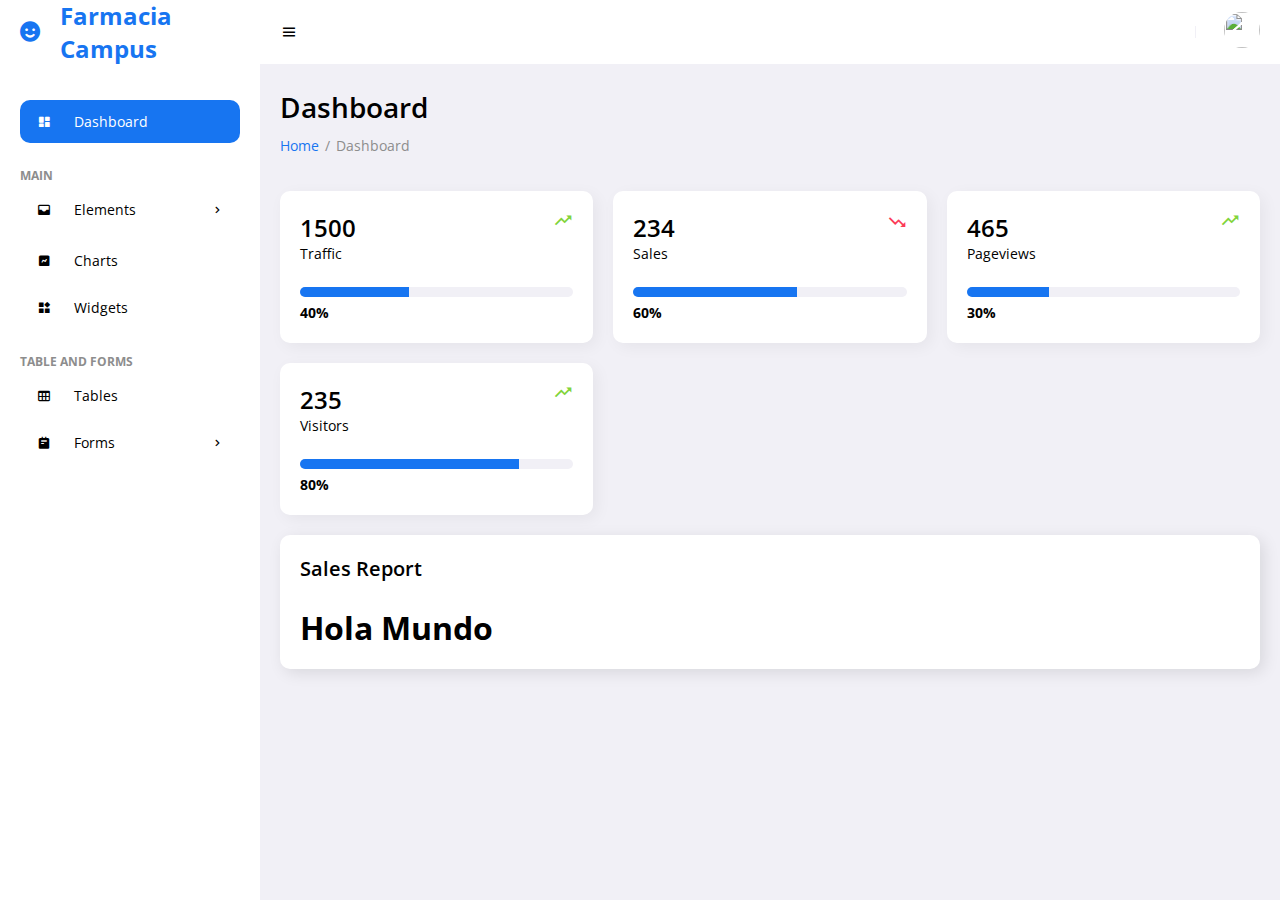
==== index.html @ c6198d45 "feat: :sparkles:" ====
<!DOCTYPE html>
<html lang="en">
<head>
	<meta charset="UTF-8">
	<meta name="viewport" content="width=device-width, initial-scale=1.0">
	<link href='https://unpkg.com/boxicons@2.0.9/css/boxicons.min.css' rel='stylesheet'>
    <link href="https://cdn.jsdelivr.net/npm/bootstrap@5.3.2/dist/css/bootstrap.min.css" rel="stylesheet" integrity="sha384-T3c6CoIi6uLrA9TneNEoa7RxnatzjcDSCmG1MXxSR1GAsXEV/Dwwykc2MPK8M2HN" crossorigin="anonymous">
	<link rel="stylesheet" href="style.css">
	<script src="js/main.js" async></script>
	<script src="app.js" defer type="module"></script>
    <link rel="shortcut icon" href="img/hospital.svg">
	<title>Farmacia Campus</title>
</head>
<body>
	<!-- SIDEBAR -->
	<section id="sidebar">
		<a href="#" class="brand"><i class='bx bxs-smile icon'></i> Farmacia Campus</a>
		<ul class="side-menu">
			<li><a href="#" class="active"><i class='bx bxs-dashboard icon' ></i> Dashboard</a></li>
			<li class="divider" data-text="main">Main</li>
			<li>
				<a href="#"><i class='bx bxs-inbox icon' ></i> Elements <i class='bx bx-chevron-right icon-right' ></i></a>
				<ul class="side-dropdown">
					<li><a href="#">Alert</a></li>
					<li><a href="#">Badges</a></li>
					<li><a href="#">Breadcrumbs</a></li>
					<li><a href="#">Button</a></li>
				</ul>
			</li>
			<li><a href="#"><i class='bx bxs-chart icon' ></i> Charts</a></li>
			<li><a href="#"><i class='bx bxs-widget icon' ></i> Widgets</a></li>
			<li class="divider" data-text="table and forms">Table and forms</li>
			<li><a href="#"><i class='bx bx-table icon' ></i> Tables</a></li>
			<li>
				<a href="#"><i class='bx bxs-notepad icon' ></i> Forms <i class='bx bx-chevron-right icon-right' ></i></a>
				<ul class="side-dropdown">
					<li><a href="#">Basic</a></li>
					<li><a href="#">Select</a></li>
					<li><a href="#">Checkbox</a></li>
					<li><a href="#">Radio</a></li>
				</ul>
			</li>
		</ul>
	</section>
	<!-- SIDEBAR -->

	<!-- NAVBAR -->
	<section id="content">
		<!-- NAVBAR -->
		<nav>
			<i class='bx bx-menu toggle-sidebar' ></i>
			<form action="#">
				
			</form>
			
			<span class="divider"></span>
			<div class="profile">
				<img src="https://images.unsplash.com/photo-1517841905240-472988babdf9?ixid=MnwxMjA3fDB8MHxzZWFyY2h8NHx8cGVvcGxlfGVufDB8fDB8fA%3D%3D&ixlib=rb-1.2.1&auto=format&fit=crop&w=500&q=60" alt="">
				<ul class="profile-link">
					<li><a href="#"><i class='bx bxs-user-circle icon' ></i> Profile</a></li>
					<li><a href="#"><i class='bx bxs-cog' ></i> Settings</a></li>
					<li><a href="#"><i class='bx bxs-log-out-circle' ></i> Logout</a></li>
				</ul>
			</div>
		</nav>
		<!-- NAVBAR -->

		<!-- MAIN -->
		<main>
			<h1 class="title">Dashboard</h1>
			<ul class="breadcrumbs">
				<li><a href="#">Home</a></li>
				<li class="divider">/</li>
				<li><a href="#" class="active">Dashboard</a></li>
			</ul>
			<div class="info-data">
				<div class="card">
					<div class="head">
						<div>
							<h2>1500</h2>
							<p>Traffic</p>
						</div>
						<i class='bx bx-trending-up icon' ></i>
					</div>
					<span class="progress" data-value="40%"></span>
					<span class="label">40%</span>
				</div>
				<div class="card">
					<div class="head">
						<div>
							<h2>234</h2>
							<p>Sales</p>
						</div>
						<i class='bx bx-trending-down icon down' ></i>
					</div>
					<span class="progress" data-value="60%"></span>
					<span class="label">60%</span>
				</div>
				<div class="card">
					<div class="head">
						<div>
							<h2>465</h2>
							<p>Pageviews</p>
						</div>
						<i class='bx bx-trending-up icon' ></i>
					</div>
					<span class="progress" data-value="30%"></span>
					<span class="label">30%</span>
				</div>
				<div class="card">
					<div class="head">
						<div>
							<h2>235</h2>
							<p>Visitors</p>
						</div>
						<i class='bx bx-trending-up icon' ></i>
					</div>
					<span class="progress" data-value="80%"></span>
					<span class="label">80%</span>
				</div>
			</div>
			<div class="data">
				<div class="content-data">
					<div class="head">
						<h3>Sales Report</h3>
					</div>
					<!-- conteido -->
					<h1>Hola Mundo</h1>
				</div>
			
			</div>
		</main>
		<!-- MAIN -->
	</section>
	<!-- NAVBAR -->
</body>
<script src="https://cdn.jsdelivr.net/npm/bootstrap@5.3.2/dist/js/bootstrap.bundle.min.js" integrity="sha384-C6RzsynM9kWDrMNeT87bh95OGNyZPhcTNXj1NW7RuBCsyN/o0jlpcV8Qyq46cDfL" crossorigin="anonymous"></script>
</html>
---- style.css ----
@import url('https://fonts.googleapis.com/css2?family=Open+Sans:wght@400;500;600;700&display=swap');

* {
	font-family: 'Open Sans', sans-serif;
	margin: 0;
	padding: 0;
	box-sizing: border-box;
}

:root {
	--grey: #F1F0F6;
	--dark-grey: #8D8D8D;
	--light: #fff;
	--dark: #000;
	--green: #81D43A;
	--light-green: #E3FFCB;
	--blue: #1775F1;
	--light-blue: #D0E4FF;
	--dark-blue: #0C5FCD;
	--red: #FC3B56;
}

html {
	overflow-x: hidden;
}

body {
	background: var(--grey);
	overflow-x: hidden;
}

a {
	text-decoration: none;
}

li {
	list-style: none;
}







/* SIDEBAR */
#sidebar {
	position: fixed;
	max-width: 260px;
	width: 100%;
	background: var(--light);
	top: 0;
	left: 0;
	height: 100%;
	overflow-y: auto;
	scrollbar-width: none;
	transition: all .3s ease;
	z-index: 200;
	overflow: scroll;
}
#sidebar.hide {
	max-width: 60px;
}
#sidebar.hide:hover {
	max-width: 260px;
}
#sidebar::-webkit-scrollbar {
	display: none;
}
#sidebar .brand {
	font-size: 24px;
	display: flex;
	align-items: center;
	height: 64px;
	font-weight: 700;
	color: var(--blue);
	position: sticky;
	top: 0;
	left: 0;
	z-index: 100;
	background: var(--light);
	transition: all .3s ease;
	padding: 0 6px;
}
#sidebar .icon {
	min-width: 48px;
	display: flex;
	justify-content: center;
	align-items: center;
	margin-right: 6px;
}
#sidebar .icon-right {
	margin-left: auto;
	transition: all .3s ease;
}
#sidebar .side-menu {
	margin: 36px 0;
	padding: 0 20px;
	transition: all .3s ease;
}
#sidebar.hide .side-menu {
	padding: 0 6px;
}
#sidebar.hide:hover .side-menu {
	padding: 0 20px;
}
#sidebar .side-menu a {
	display: flex;
	align-items: center;
	font-size: 14px;
	color: var(--dark);
	padding: 12px 16px 12px 0;
	transition: all .3s ease;
	border-radius: 10px;
	margin: 4px 0;
	white-space: nowrap;
}
#sidebar .side-menu > li > a:hover {
	background: var(--grey);
}
#sidebar .side-menu > li > a.active .icon-right {
	transform: rotateZ(90deg);
}
#sidebar .side-menu > li > a.active,
#sidebar .side-menu > li > a.active:hover {
	background: var(--blue);
	color: var(--light);
}
#sidebar .divider {
	margin-top: 24px;
	font-size: 12px;
	text-transform: uppercase;
	font-weight: 700;
	color: var(--dark-grey);
	transition: all .3s ease;
	white-space: nowrap;
}
#sidebar.hide:hover .divider {
	text-align: left;
}
#sidebar.hide .divider {
	text-align: center;
}
#sidebar .side-dropdown {
	padding-left: 54px;
	max-height: 0;
	overflow-y: hidden;
	transition: all .15s ease;
}
#sidebar .side-dropdown.show {
	max-height: 1000px;
}
#sidebar .side-dropdown a:hover {
	color: var(--blue);
}
#sidebar .ads {
	width: 100%;
	padding: 20px;
}
#sidebar.hide .ads {
	display: none;
}
#sidebar.hide:hover .ads {
	display: block;
}
#sidebar .ads .wrapper {
	background: var(--grey);
	padding: 20px;
	border-radius: 10px;
}
#sidebar .btn-upgrade {
	font-size: 14px;
	display: flex;
	justify-content: center;
	align-items: center;
	padding: 12px 0;
	color: var(--light);
	background: var(--blue);
	transition: all .3s ease;
	border-radius: 5px;
	font-weight: 600;
	margin-bottom: 12px;
}
#sidebar .btn-upgrade:hover {
	background: var(--dark-blue);
}
#sidebar .ads .wrapper p {
	font-size: 12px;
	color: var(--dark-grey);
	text-align: center;
}
#sidebar .ads .wrapper p span {
	font-weight: 700;
}
/* SIDEBAR */





/* CONTENT */
#content {
	position: relative;
	width: calc(100% - 260px);
	left: 260px;
	transition: all .3s ease;
}
#sidebar.hide + #content {
	width: calc(100% - 60px);
	left: 60px;
}
/* NAVBAR */
nav {
	background: var(--light);
	height: 64px;
	padding: 0 20px;
	display: flex;
	align-items: center;
	grid-gap: 28px;
	position: sticky;
	top: 0;
	left: 0;
	z-index: 100;
}
nav .toggle-sidebar {
	font-size: 18px;
	cursor: pointer;
}
nav form {
	max-width: 400px;
	width: 100%;
	margin-right: auto;
}
nav .form-group {
	position: relative;
}
nav .form-group input {
	width: 100%;
	background: var(--grey);
	border-radius: 5px;
	border: none;
	outline: none;
	padding: 10px 36px 10px 16px;
	transition: all .3s ease;
}
nav .form-group input:focus {
	box-shadow: 0 0 0 1px var(--blue), 0 0 0 4px var(--light-blue);
}
nav .form-group .icon {
	position: absolute;
	top: 50%;
	transform: translateY(-50%);
	right: 16px;
	color: var(--dark-grey);
}
nav .nav-link {
	position: relative;
}
nav .nav-link .icon {
	font-size: 18px;
	color: var(--dark);
}
nav .nav-link .badge {
	position: absolute;
	top: -12px;
	right: -12px;
	width: 20px;
	height: 20px;
	border-radius: 50%;
	border: 2px solid var(--light);
	background: var(--red);
	display: flex;
	justify-content: center;
	align-items: center;
	color: var(--light);
	font-size: 10px;
	font-weight: 700;
}
nav .divider {
	width: 1px;
	background: var(--grey);
	height: 12px;
	display: block;
}
nav .profile {
	position: relative;
}
nav .profile img {
	width: 36px;
	height: 36px;
	border-radius: 50%;
	object-fit: cover;
	cursor: pointer;
}
nav .profile .profile-link {
	position: absolute;
	top: calc(100% + 10px);
	right: 0;
	background: var(--light);
	padding: 10px 0;
	box-shadow: 4px 4px 16px rgba(0, 0, 0, .1);
	border-radius: 10px;
	width: 160px;
	opacity: 0;
	pointer-events: none;
	transition: all .3s ease;
}
nav .profile .profile-link.show {
	opacity: 1;
	pointer-events: visible;
	top: 100%;
}
nav .profile .profile-link a {
	padding: 10px 16px;
	display: flex;
	grid-gap: 10px;
	font-size: 14px;
	color: var(--dark);
	align-items: center;
	transition: all .3s ease;
}
nav .profile .profile-link a:hover {
	background: var(--grey);
}
/* NAVBAR */



/* MAIN */
main {
	width: 100%;
	padding: 24px 20px 20px 20px;
}
main .title {
	font-size: 28px;
	font-weight: 600;
	margin-bottom: 10px;
}
main .breadcrumbs {
	display: flex;
	grid-gap: 6px;
}
main .breadcrumbs li,
main .breadcrumbs li a {
	font-size: 14px;
}
main .breadcrumbs li a {
	color: var(--blue);
}
main .breadcrumbs li a.active,
main .breadcrumbs li.divider {
	color: var(--dark-grey);
	pointer-events: none;
}
main .info-data {
	margin-top: 36px;
	display: grid;
	grid-template-columns: repeat(auto-fit, minmax(240px, 1fr));
	grid-gap: 20px;
}
main .info-data .card {
	padding: 20px;
	border-radius: 10px;
	background: var(--light);
	box-shadow: 4px 4px 16px rgba(0, 0, 0, .05);
}
main .card .head {
	display: flex;
	justify-content: space-between;
	align-items: flex-start;
}
main .card .head h2 {
	font-size: 24px;
	font-weight: 600;
}
main .card .head p {
	font-size: 14px;
}
main .card .head .icon {
	font-size: 20px;
	color: var(--green);
}
main .card .head .icon.down {
	color: var(--red);
}
main .card .progress {
	display: block;
	margin-top: 24px;
	height: 10px;
	width: 100%;
	border-radius: 10px;
	background: var(--grey);
	overflow-y: hidden;
	position: relative;
	margin-bottom: 4px;
}
main .card .progress::before {
	content: '';
	position: absolute;
	top: 0;
	left: 0;
	height: 100%;
	background: var(--blue);
	width: var(--value);
}
main .card .label {
	font-size: 14px;
	font-weight: 700;
}
main .data {
	display: flex;
	grid-gap: 20px;
	margin-top: 20px;
	flex-wrap: wrap;
}
main .data .content-data {
	flex-grow: 1;
	flex-basis: 400px;
	padding: 20px;
	background: var(--light);
	border-radius: 10px;
	box-shadow: 4px 4px 16px rgba(0, 0, 0, .1);
}
main .content-data .head {
	display: flex;
	justify-content: space-between;
	align-items: center;
	margin-bottom: 24px;
}
main .content-data .head h3 {
	font-size: 20px;
	font-weight: 600;
}
main .content-data .head .menu {
	position: relative;
	display: flex;
	justify-content: center;
	align-items: center;
}
main .content-data .head .menu .icon {
	cursor: pointer;
}
main .content-data .head .menu-link {
	position: absolute;
	top: calc(100% + 10px);
	right: 0;
	width: 140px;
	background: var(--light);
	border-radius: 10px;
	box-shadow: 4px 4px 16px rgba(0, 0, 0, .1);
	padding: 10px 0;
	z-index: 100;
	opacity: 0;
	pointer-events: none;
	transition: all .3s ease;
}
main .content-data .head .menu-link.show {
	top: 100%;
	opacity: 1;
	pointer-events: visible;
}
main .content-data .head .menu-link a {
	display: block;
	padding: 6px 16px;
	font-size: 14px;
	color: var(--dark);
	transition: all .3s ease;
}
main .content-data .head .menu-link a:hover {
	background: var(--grey);
}
main .content-data .chart {
	width: 100%;
	max-width: 100%;
	overflow-x: auto;
	scrollbar-width: none;
}
main .content-data .chart::-webkit-scrollbar {
	display: none;
}

main .chat-box {
	width: 100%;
	max-height: 360px;
	overflow-y: auto;
	scrollbar-width: none;
}
main .chat-box::-webkit-scrollbar {
	display: none;
}
main .chat-box .day {
	text-align: center;
	margin-bottom: 10px;
}
main .chat-box .day span {
	display: inline-block;
	padding: 6px 12px;
	border-radius: 20px;
	background: var(--light-blue);
	color: var(--blue);
	font-size: 12px;
	font-weight: 600;
}
main .chat-box .msg img {
	width: 28px;
	height: 28px;
	border-radius: 50%;
	object-fit: cover;
}
main .chat-box .msg {
	display: flex;
	grid-gap: 6px;
	align-items: flex-start;
}
main .chat-box .profile .username {
	font-size: 14px;
	font-weight: 600;
	display: inline-block;
	margin-right: 6px;
}
main .chat-box .profile .time {
	font-size: 12px;
	color: var(--dark-grey);
}
main .chat-box .chat p {
	font-size: 14px;
	padding: 6px 10px;
	display: inline-block;
	max-width: 400px;
	line-height: 150%;
}
main .chat-box .msg:not(.me) .chat p {
	border-radius: 0 5px 5px 5px;
	background: var(--blue);
	color: var(--light);
}
main .chat-box .msg.me {
	justify-content: flex-end;
}
main .chat-box .msg.me .profile {
	text-align: right;
}
main .chat-box .msg.me p {
	background: var(--grey);
	border-radius: 5px 0 5px 5px;
}
main form {
	margin-top: 6px;
}
main .form-group {
	width: 100%;
	display: flex;
	grid-gap: 10px;
}
main .form-group input {
	flex-grow: 1;
	padding: 10px 16px;
	border-radius: 5px;
	outline: none;
	background: var(--grey);
	border: none;
	transition: all .3s ease;
	width: 100%;
}
main .form-group input:focus {
	box-shadow: 0 0 0 1px var(--blue), 0 0 0 4px var(--light-blue);
}
main .btn-send {
	padding: 0 16px;
	background: var(--blue);
	border-radius: 5px;
	color: var(--light);
	cursor: pointer;
	border: none;
	transition: all .3s ease;
}
main .btn-send:hover {
	background: var(--dark-blue);
}
/* MAIN */
/* CONTENT */






@media screen and (max-width: 768px) {
	#content {
		position: relative;
		width: calc(100% - 60px);
		transition: all .3s ease;
	}
	nav .nav-link,
	nav .divider {
		display: none;
	}
}
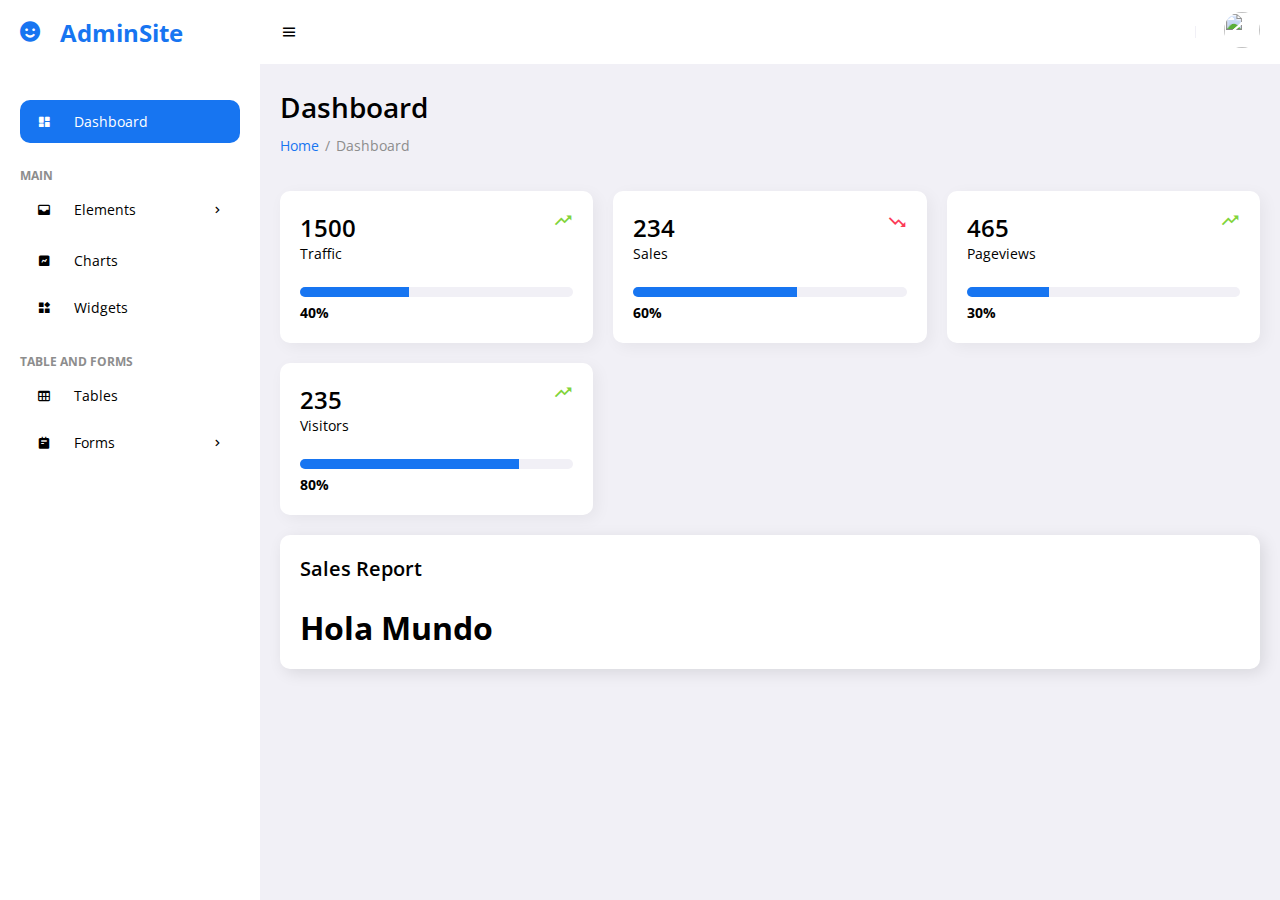
==== commit b3c9493c: "feat: :sparkles: Inicio del front" ====
--- a/index.html
+++ b/index.html
@@ -4,17 +4,15 @@
 	<meta charset="UTF-8">
 	<meta name="viewport" content="width=device-width, initial-scale=1.0">
 	<link href='https://unpkg.com/boxicons@2.0.9/css/boxicons.min.css' rel='stylesheet'>
-    <link href="https://cdn.jsdelivr.net/npm/bootstrap@5.3.2/dist/css/bootstrap.min.css" rel="stylesheet" integrity="sha384-T3c6CoIi6uLrA9TneNEoa7RxnatzjcDSCmG1MXxSR1GAsXEV/Dwwykc2MPK8M2HN" crossorigin="anonymous">
 	<link rel="stylesheet" href="style.css">
-	<script src="js/main.js" async></script>
+	<script src="main.js" async></script>
 	<script src="app.js" defer type="module"></script>
-    <link rel="shortcut icon" href="img/hospital.svg">
-	<title>Farmacia Campus</title>
+	<title>AdminSite</title>
 </head>
 <body>
 	<!-- SIDEBAR -->
 	<section id="sidebar">
-		<a href="#" class="brand"><i class='bx bxs-smile icon'></i> Farmacia Campus</a>
+		<a href="#" class="brand"><i class='bx bxs-smile icon'></i> AdminSite</a>
 		<ul class="side-menu">
 			<li><a href="#" class="active"><i class='bx bxs-dashboard icon' ></i> Dashboard</a></li>
 			<li class="divider" data-text="main">Main</li>
@@ -134,5 +132,4 @@
 	</section>
 	<!-- NAVBAR -->
 </body>
-<script src="https://cdn.jsdelivr.net/npm/bootstrap@5.3.2/dist/js/bootstrap.bundle.min.js" integrity="sha384-C6RzsynM9kWDrMNeT87bh95OGNyZPhcTNXj1NW7RuBCsyN/o0jlpcV8Qyq46cDfL" crossorigin="anonymous"></script>
 </html>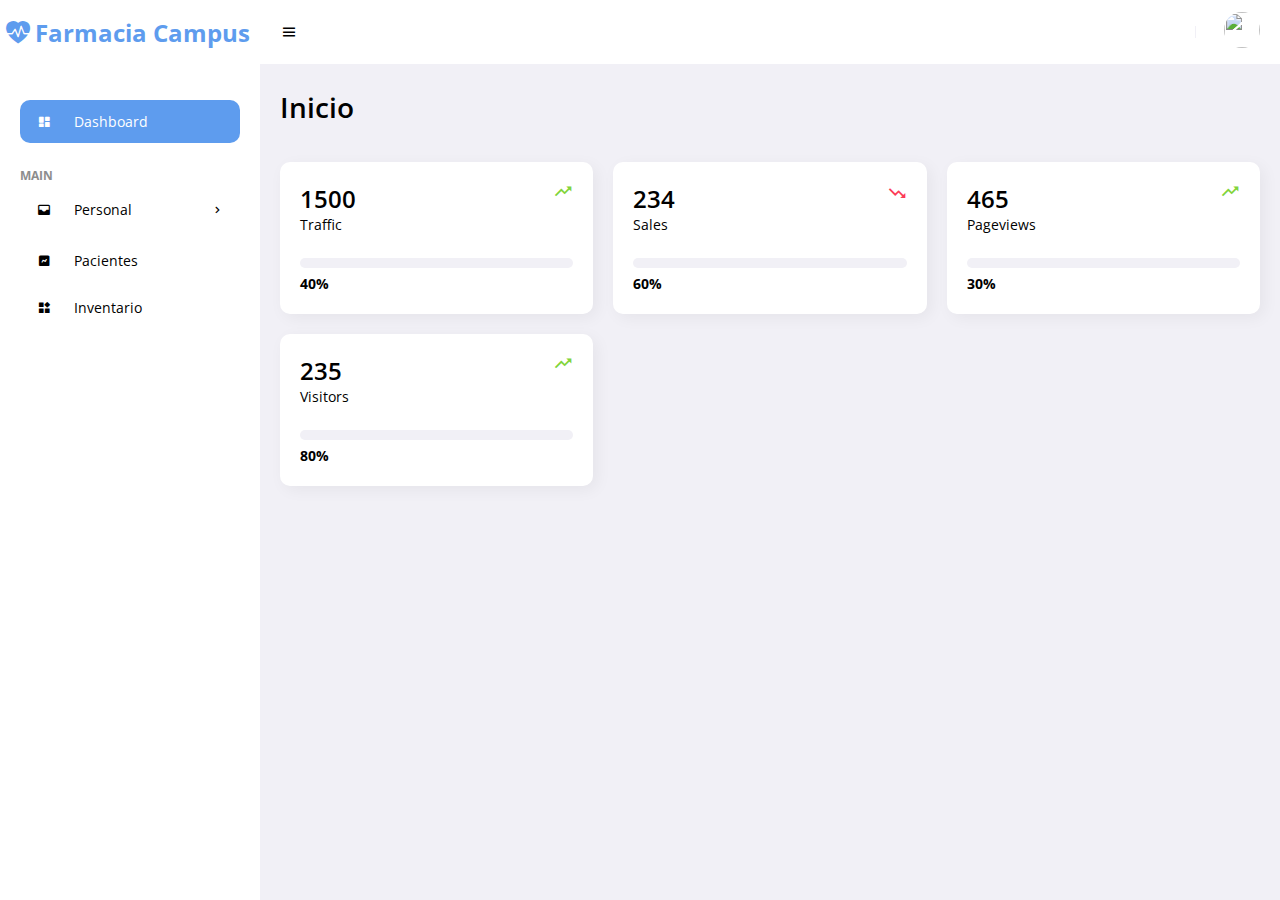
==== commit d4744a8b: "feat: :sparkles: Nuevos archivos html, js y css" ====
--- a/index.html
+++ b/index.html
@@ -4,40 +4,31 @@
 	<meta charset="UTF-8">
 	<meta name="viewport" content="width=device-width, initial-scale=1.0">
 	<link href='https://unpkg.com/boxicons@2.0.9/css/boxicons.min.css' rel='stylesheet'>
-	<link rel="stylesheet" href="style.css">
-	<script src="main.js" async></script>
-	<script src="app.js" defer type="module"></script>
-	<title>AdminSite</title>
+    <link href="https://cdn.jsdelivr.net/npm/bootstrap@5.3.2/dist/css/bootstrap.min.css" rel="stylesheet" integrity="sha384-T3c6CoIi6uLrA9TneNEoa7RxnatzjcDSCmG1MXxSR1GAsXEV/Dwwykc2MPK8M2HN" crossorigin="anonymous">
+	<link rel="stylesheet" href="Style/style.css">
+	<script src="js/home.js" async></script>
+	<script src="js/app.js" defer type="module"></script>
+    <link rel="shortcut icon" href="Image/hospital.svg">
+	<link rel="stylesheet" href="https://cdn.jsdelivr.net/npm/bootstrap-icons@1.11.1/font/bootstrap-icons.css">
+	<title>Farmacia Campus</title>
 </head>
 <body>
 	<!-- SIDEBAR -->
 	<section id="sidebar">
-		<a href="#" class="brand"><i class='bx bxs-smile icon'></i> AdminSite</a>
+		<a href="index.html" class="brand"><i class="bi bi-heart-pulse-fill" id="corazoncito"></i> Farmacia Campus</a>
 		<ul class="side-menu">
 			<li><a href="#" class="active"><i class='bx bxs-dashboard icon' ></i> Dashboard</a></li>
 			<li class="divider" data-text="main">Main</li>
 			<li>
-				<a href="#"><i class='bx bxs-inbox icon' ></i> Elements <i class='bx bx-chevron-right icon-right' ></i></a>
+				<a href="#"><i class='bx bxs-inbox icon' ></i> Personal <i class='bx bx-chevron-right icon-right' ></i></a>
 				<ul class="side-dropdown">
-					<li><a href="#">Alert</a></li>
-					<li><a href="#">Badges</a></li>
-					<li><a href="#">Breadcrumbs</a></li>
-					<li><a href="#">Button</a></li>
+					<li><a href="#">Proveedores</a></li>
+					<li><a href="#">Empleados</a></li>
+					<li><a href="#">Administradores</a></li>
 				</ul>
 			</li>
-			<li><a href="#"><i class='bx bxs-chart icon' ></i> Charts</a></li>
-			<li><a href="#"><i class='bx bxs-widget icon' ></i> Widgets</a></li>
-			<li class="divider" data-text="table and forms">Table and forms</li>
-			<li><a href="#"><i class='bx bx-table icon' ></i> Tables</a></li>
-			<li>
-				<a href="#"><i class='bx bxs-notepad icon' ></i> Forms <i class='bx bx-chevron-right icon-right' ></i></a>
-				<ul class="side-dropdown">
-					<li><a href="#">Basic</a></li>
-					<li><a href="#">Select</a></li>
-					<li><a href="#">Checkbox</a></li>
-					<li><a href="#">Radio</a></li>
-				</ul>
-			</li>
+			<li><a href="#"><i class='bx bxs-chart icon' ></i> Pacientes</a></li>
+			<li><a href="#"><i class='bx bxs-widget icon' ></i> Inventario</a></li>
 		</ul>
 	</section>
 	<!-- SIDEBAR -->
@@ -55,9 +46,9 @@
 			<div class="profile">
 				<img src="https://images.unsplash.com/photo-1517841905240-472988babdf9?ixid=MnwxMjA3fDB8MHxzZWFyY2h8NHx8cGVvcGxlfGVufDB8fDB8fA%3D%3D&ixlib=rb-1.2.1&auto=format&fit=crop&w=500&q=60" alt="">
 				<ul class="profile-link">
-					<li><a href="#"><i class='bx bxs-user-circle icon' ></i> Profile</a></li>
-					<li><a href="#"><i class='bx bxs-cog' ></i> Settings</a></li>
-					<li><a href="#"><i class='bx bxs-log-out-circle' ></i> Logout</a></li>
+					<li><a href="#"><i class='bx bxs-user-circle icon' ></i> Perfil</a></li>
+					<li><a href="#"><i class='bx bxs-cog' ></i> Configuración</a></li>
+					<li><a href="#"><i class='bx bxs-log-out-circle' ></i> Cerrar sesión</a></li>
 				</ul>
 			</div>
 		</nav>
@@ -65,12 +56,7 @@
 
 		<!-- MAIN -->
 		<main>
-			<h1 class="title">Dashboard</h1>
-			<ul class="breadcrumbs">
-				<li><a href="#">Home</a></li>
-				<li class="divider">/</li>
-				<li><a href="#" class="active">Dashboard</a></li>
-			</ul>
+			<a class="home" href="index.html"><h1 class="title">Inicio</h1></a>
 			<div class="info-data">
 				<div class="card">
 					<div class="head">
@@ -117,19 +103,10 @@
 					<span class="label">80%</span>
 				</div>
 			</div>
-			<div class="data">
-				<div class="content-data">
-					<div class="head">
-						<h3>Sales Report</h3>
-					</div>
-					<!-- conteido -->
-					<h1>Hola Mundo</h1>
-				</div>
-			
-			</div>
 		</main>
 		<!-- MAIN -->
 	</section>
 	<!-- NAVBAR -->
 </body>
+<script src="https://cdn.jsdelivr.net/npm/bootstrap@5.3.2/dist/js/bootstrap.bundle.min.js" integrity="sha384-C6RzsynM9kWDrMNeT87bh95OGNyZPhcTNXj1NW7RuBCsyN/o0jlpcV8Qyq46cDfL" crossorigin="anonymous"></script>
 </html>--- a/Style/style.css
+++ b/Style/style.css
@@ -0,0 +1,597 @@
+@import url('https://fonts.googleapis.com/css2?family=Open+Sans:wght@400;500;600;700&display=swap');
+
+* {
+	font-family: 'Open Sans', sans-serif;
+	margin: 0;
+	padding: 0;
+	box-sizing: border-box;
+}
+
+:root {
+	--grey: #F1F0F6;
+	--dark-grey: #8D8D8D;
+--light: #fff;
+	--dark: #000;
+	--green: #81D43A;
+	--light-green: #E3FFCB;
+	--blue: #5e9cee;
+	--light-blue: #D0E4FF;
+	--red: #FC3B56;
+}
+
+html {
+	overflow-x: hidden;
+}
+
+body {
+	background: var(--grey);
+	overflow-x: hidden;
+}
+
+a {
+	text-decoration: none;
+}
+
+li {
+	list-style: none;
+}
+
+
+/* SIDEBAR */
+#sidebar {
+	position: fixed;
+	max-width: 260px;
+	width: 100%;
+	background: var(--light);
+	top: 0;
+	left: 0;
+	height: 100%;
+	overflow-y: auto;
+	scrollbar-width: none;
+	transition: all .3s ease;
+	z-index: 200;
+	overflow: scroll;
+}
+#sidebar.hide {
+	max-width: 60px;
+}
+#sidebar.hide:hover {
+	max-width: 260px;
+}
+#sidebar::-webkit-scrollbar {
+	display: none;
+}
+#sidebar .brand {
+	font-size: 24px;
+	display: flex;
+	align-items: center;
+	height: 64px;
+	font-weight: 700;
+	color: var(--blue);
+	position: sticky;
+	top: 0;
+	left: 0;
+	z-index: 100;
+	background: var(--light);
+	transition: all .3s ease;
+	padding: 0 6px;
+}
+#sidebar .icon {
+	min-width: 48px;
+	display: flex;
+	justify-content: center;
+	align-items: center;
+	margin-right: 6px;
+}
+#sidebar .icon-right {
+	margin-left: auto;
+	transition: all .3s ease;
+}
+#sidebar .side-menu {
+	margin: 36px 0;
+	padding: 0 20px;
+	transition: all .3s ease;
+}
+#sidebar.hide .side-menu {
+	padding: 0 6px;
+}
+#sidebar.hide:hover .side-menu {
+	padding: 0 20px;
+}
+#sidebar .side-menu a {
+	display: flex;
+	align-items: center;
+	font-size: 14px;
+	color: var(--dark);
+	padding: 12px 16px 12px 0;
+	transition: all .3s ease;
+	border-radius: 10px;
+	margin: 4px 0;
+	white-space: nowrap;
+}
+#sidebar .side-menu > li > a:hover {
+	background: var(--grey);
+}
+#sidebar .side-menu > li > a.active .icon-right {
+	transform: rotateZ(90deg);
+}
+#sidebar .side-menu > li > a.active,
+#sidebar .side-menu > li > a.active:hover {
+	background: var(--blue);
+	color: var(--light);
+}
+#sidebar .divider {
+	margin-top: 24px;
+	font-size: 12px;
+	text-transform: uppercase;
+	font-weight: 700;
+	color: var(--dark-grey);
+	transition: all .3s ease;
+	white-space: nowrap;
+}
+#sidebar.hide:hover .divider {
+	text-align: left;
+}
+#sidebar.hide .divider {
+	text-align: center;
+}
+#sidebar .side-dropdown {
+	padding-left: 54px;
+	max-height: 0;
+	overflow-y: hidden;
+	transition: all .15s ease;
+}
+#sidebar .side-dropdown.show {
+	max-height: 1000px;
+}
+#sidebar .side-dropdown a:hover {
+	color: var(--blue);
+}
+#sidebar .ads {
+	width: 100%;
+	padding: 20px;
+}
+#sidebar.hide .ads {
+	display: none;
+}
+#sidebar.hide:hover .ads {
+	display: block;
+}
+#sidebar .ads .wrapper {
+	background: var(--grey);
+	padding: 20px;
+	border-radius: 10px;
+}
+#sidebar .btn-upgrade {
+	font-size: 14px;
+	display: flex;
+	justify-content: center;
+	align-items: center;
+	padding: 12px 0;
+	color: var(--light);
+	background: var(--blue);
+	transition: all .3s ease;
+	border-radius: 5px;
+	font-weight: 600;
+	margin-bottom: 12px;
+}
+#sidebar .btn-upgrade:hover {
+	background: var(--dark-blue);
+}
+#sidebar .ads .wrapper p {
+	font-size: 12px;
+	color: var(--dark-grey);
+	text-align: center;
+}
+#sidebar .ads .wrapper p span {
+	font-weight: 700;
+}
+/* SIDEBAR */
+
+/* CONTENT */
+#content {
+	position: relative;
+	width: calc(100% - 260px);
+	left: 260px;
+	transition: all .3s ease;
+}
+#sidebar.hide + #content {
+	width: calc(100% - 60px);
+	left: 60px;
+}
+/* NAVBAR */
+nav {
+	background: var(--light);
+	height: 64px;
+	padding: 0 20px;
+	display: flex;
+	align-items: center;
+	grid-gap: 28px;
+	position: sticky;
+	top: 0;
+	left: 0;
+	z-index: 100;
+}
+nav .toggle-sidebar {
+	font-size: 18px;
+	cursor: pointer;
+}
+nav form {
+	max-width: 400px;
+	width: 100%;
+	margin-right: auto;
+}
+nav .form-group {
+	position: relative;
+}
+nav .form-group input {
+	width: 100%;
+	background: var(--grey);
+	border-radius: 5px;
+	border: none;
+	outline: none;
+	padding: 10px 36px 10px 16px;
+	transition: all .3s ease;
+}
+nav .form-group input:focus {
+	box-shadow: 0 0 0 1px var(--blue), 0 0 0 4px var(--light-blue);
+}
+nav .form-group .icon {
+	position: absolute;
+	top: 50%;
+	transform: translateY(-50%);
+	right: 16px;
+	color: var(--dark-grey);
+}
+nav .nav-link {
+	position: relative;
+}
+nav .nav-link .icon {
+	font-size: 18px;
+	color: var(--dark);
+}
+nav .nav-link .badge {
+	position: absolute;
+	top: -12px;
+	right: -12px;
+	width: 20px;
+	height: 20px;
+	border-radius: 50%;
+	border: 2px solid var(--light);
+	background: var(--red);
+	display: flex;
+	justify-content: center;
+	align-items: center;
+	color: var(--light);
+	font-size: 10px;
+	font-weight: 700;
+}
+nav .divider {
+	width: 1px;
+	background: var(--grey);
+	height: 12px;
+	display: block;
+}
+nav .profile {
+	position: relative;
+}
+nav .profile img {
+	width: 36px;
+	height: 36px;
+	border-radius: 50%;
+	object-fit: cover;
+	cursor: pointer;
+}
+nav .profile .profile-link {
+	position: absolute;
+	top: calc(100% + 10px);
+	right: 0;
+	background: var(--light);
+	padding: 10px 0;
+	box-shadow: 4px 4px 16px rgba(0, 0, 0, .1);
+	border-radius: 10px;
+	width: 160px;
+	opacity: 0;
+	pointer-events: none;
+	transition: all .3s ease;
+}
+nav .profile .profile-link.show {
+	opacity: 1;
+	pointer-events: visible;
+	top: 100%;
+}
+nav .profile .profile-link a {
+	padding: 10px 16px;
+	display: flex;
+	grid-gap: 10px;
+	font-size: 14px;
+	color: var(--dark);
+	align-items: center;
+	transition: all .3s ease;
+}
+nav .profile .profile-link a:hover {
+	background: var(--grey);
+}
+
+#corazoncito {
+	margin-right: 2%;
+}
+
+/* NAVBAR */
+
+/* MAIN */
+main {
+	width: 100%;
+	padding: 24px 20px 20px 20px;
+}
+main .title {
+	color: black;
+	font-size: 28px;
+	font-weight: 600;
+	margin-bottom: 10px;
+}
+
+.title:hover {
+	color: #5e9cee;
+}
+
+main .breadcrumbs {
+	display: flex;
+	grid-gap: 6px;
+}
+main .breadcrumbs li,
+main .breadcrumbs li a {
+	font-size: 14px;
+}
+main .breadcrumbs li a {
+	color: #434d69;
+}
+
+main .breadcrumbs li a:hover {
+	color: #719de0;
+}
+
+main .breadcrumbs li a.active,
+main .breadcrumbs li.divider {
+	color: #8D8D8D;
+	pointer-events: none;
+}
+main .info-data {
+	margin-top: 36px;
+	display: grid;
+	grid-template-columns: repeat(auto-fit, minmax(240px, 1fr));
+	grid-gap: 20px;
+}
+main .info-data .card {
+	padding: 20px;
+	border-radius: 10px;
+	background: var(--light);
+	box-shadow: 4px 4px 16px rgba(0, 0, 0, .05);
+}
+main .card .head {
+	display: flex;
+	justify-content: space-between;
+	align-items: flex-start;
+}
+main .card .head h2 {
+	font-size: 24px;
+	font-weight: 600;
+}
+main .card .head p {
+	font-size: 14px;
+}
+main .card .head .icon {
+	font-size: 20px;
+	color: var(--green);
+}
+main .card .head .icon.down {
+	color: var(--red);
+}
+main .card .progress {
+	display: block;
+	margin-top: 24px;
+	height: 10px;
+	width: 100%;
+	border-radius: 10px;
+	background: var(--grey);
+	overflow-y: hidden;
+	position: relative;
+	margin-bottom: 4px;
+}
+main .card .progress::before {
+	content: '';
+	position: absolute;
+	top: 0;
+	left: 0;
+	height: 100%;
+	background: var(--blue);
+	width: var(--value);
+}
+main .card .label {
+	font-size: 14px;
+	font-weight: 700;
+}
+main .data {
+	display: flex;
+	grid-gap: 20px;
+	margin-top: 20px;
+	flex-wrap: wrap;
+}
+main .data .content-data {
+	flex-grow: 1;
+	flex-basis: 400px;
+	padding: 20px;
+	background: var(--light);
+	border-radius: 10px;
+	box-shadow: 4px 4px 16px rgba(0, 0, 0, .1);
+}
+main .content-data .head {
+	display: flex;
+	justify-content: space-between;
+	align-items: center;
+	margin-bottom: 24px;
+}
+main .content-data .head h3 {
+	font-size: 20px;
+	font-weight: 600;
+}
+main .content-data .head .menu {
+	position: relative;
+	display: flex;
+	justify-content: center;
+	align-items: center;
+}
+main .content-data .head .menu .icon {
+	cursor: pointer;
+}
+main .content-data .head .menu-link {
+	position: absolute;
+	top: calc(100% + 10px);
+	right: 0;
+	width: 140px;
+	background: var(--light);
+	border-radius: 10px;
+	box-shadow: 4px 4px 16px rgba(0, 0, 0, .1);
+	padding: 10px 0;
+	z-index: 100;
+	opacity: 0;
+	pointer-events: none;
+	transition: all .3s ease;
+}
+main .content-data .head .menu-link.show {
+	top: 100%;
+	opacity: 1;
+	pointer-events: visible;
+}
+main .content-data .head .menu-link a {
+	display: block;
+	padding: 6px 16px;
+	font-size: 14px;
+	color: var(--dark);
+	transition: all .3s ease;
+}
+main .content-data .head .menu-link a:hover {
+	background: var(--grey);
+}
+main .content-data .chart {
+	width: 100%;
+	max-width: 100%;
+	overflow-x: auto;
+	scrollbar-width: none;
+}
+main .content-data .chart::-webkit-scrollbar {
+	display: none;
+}
+
+main .chat-box {
+	width: 100%;
+	max-height: 360px;
+	overflow-y: auto;
+	scrollbar-width: none;
+}
+main .chat-box::-webkit-scrollbar {
+	display: none;
+}
+main .chat-box .day {
+	text-align: center;
+	margin-bottom: 10px;
+}
+main .chat-box .day span {
+	display: inline-block;
+	padding: 6px 12px;
+	border-radius: 20px;
+	background: var(--light-blue);
+	color: var(--blue);
+	font-size: 12px;
+	font-weight: 600;
+}
+main .chat-box .msg img {
+	width: 28px;
+	height: 28px;
+	border-radius: 50%;
+	object-fit: cover;
+}
+main .chat-box .msg {
+	display: flex;
+	grid-gap: 6px;
+	align-items: flex-start;
+}
+main .chat-box .profile .username {
+	font-size: 14px;
+	font-weight: 600;
+	display: inline-block;
+	margin-right: 6px;
+}
+main .chat-box .profile .time {
+	font-size: 12px;
+	color: var(--dark-grey);
+}
+main .chat-box .chat p {
+	font-size: 14px;
+	padding: 6px 10px;
+	display: inline-block;
+	max-width: 400px;
+	line-height: 150%;
+}
+main .chat-box .msg:not(.me) .chat p {
+	border-radius: 0 5px 5px 5px;
+	background: var(--blue);
+	color: var(--light);
+}
+main .chat-box .msg.me {
+	justify-content: flex-end;
+}
+main .chat-box .msg.me .profile {
+	text-align: right;
+}
+main .chat-box .msg.me p {
+	background: var(--grey);
+	border-radius: 5px 0 5px 5px;
+}
+main form {
+	margin-top: 6px;
+}
+main .form-group {
+	width: 100%;
+	display: flex;
+	grid-gap: 10px;
+}
+main .form-group input {
+	flex-grow: 1;
+	padding: 10px 16px;
+	border-radius: 5px;
+	outline: none;
+	background: var(--grey);
+	border: none;
+	transition: all .3s ease;
+	width: 100%;
+}
+main .form-group input:focus {
+	box-shadow: 0 0 0 1px var(--blue), 0 0 0 4px var(--light-blue);
+}
+main .btn-send {
+	padding: 0 16px;
+	background: var(--blue);
+	border-radius: 5px;
+	color: var(--light);
+	cursor: pointer;
+	border: none;
+	transition: all .3s ease;
+}
+main .btn-send:hover {
+	background: var(--dark-blue);
+}
+/* MAIN */
+/* CONTENT */
+
+@media screen and (max-width: 768px) {
+	#content {
+		position: relative;
+		width: calc(100% - 60px);
+		transition: all .3s ease;
+	}
+	nav .nav-link,
+	nav .divider {
+		display: none;
+	}
+}
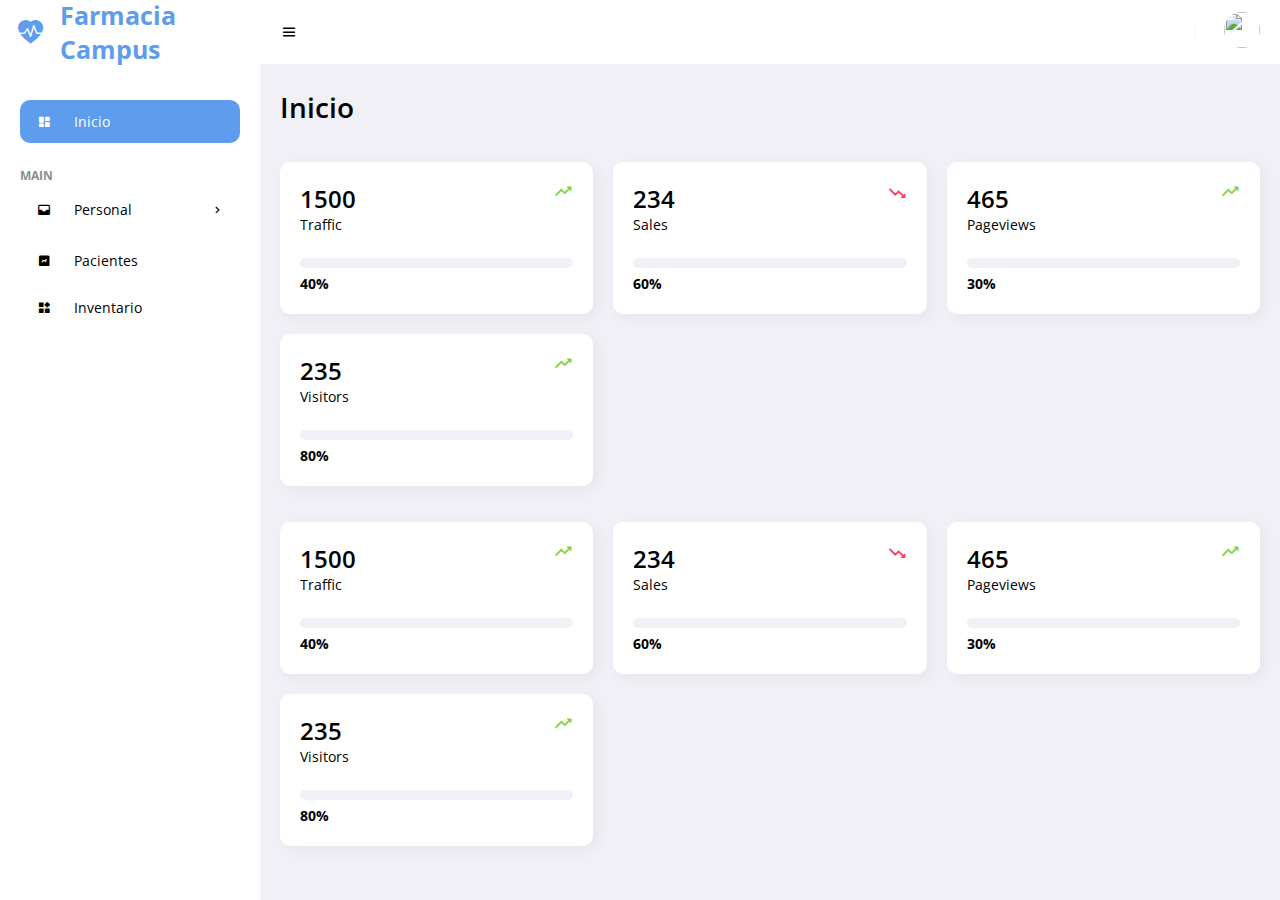
==== commit 106e699c: "feat: :sparkles: Segundo home" ====
--- a/index.html
+++ b/index.html
@@ -17,18 +17,18 @@
 	<section id="sidebar">
 		<a href="index.html" class="brand"><i class="bi bi-heart-pulse-fill" id="corazoncito"></i> Farmacia Campus</a>
 		<ul class="side-menu">
-			<li><a href="#" class="active"><i class='bx bxs-dashboard icon' ></i> Dashboard</a></li>
+			<li><a href="index.html" class="active"><i class='bx bxs-dashboard icon' ></i> Inicio</a></li>
 			<li class="divider" data-text="main">Main</li>
 			<li>
 				<a href="#"><i class='bx bxs-inbox icon' ></i> Personal <i class='bx bx-chevron-right icon-right' ></i></a>
 				<ul class="side-dropdown">
-					<li><a href="#">Proveedores</a></li>
-					<li><a href="#">Empleados</a></li>
-					<li><a href="#">Administradores</a></li>
+					<li><a href="Html/proveedor.html"><i id="iconos" class="bi bi-clipboard2-check-fill"></i> Proveedores</a></li>
+					<li><a href="Html/empleado.html"><i id="iconos" class="bi bi-diagram-3-fill"></i> Empleados</a></li>
+					<li><a href="Html/administrador.html"><i id="iconos" class="bi bi-person-badge-fill"></i> Administradores</a></li>
 				</ul>
 			</li>
-			<li><a href="#"><i class='bx bxs-chart icon' ></i> Pacientes</a></li>
-			<li><a href="#"><i class='bx bxs-widget icon' ></i> Inventario</a></li>
+			<li><a href="Html/paciente.html"><i class='bx bxs-chart icon' ></i> Pacientes</a></li>
+			<li><a href="Html/inventario.html"><i class='bx bxs-widget icon' ></i> Inventario</a></li>
 		</ul>
 	</section>
 	<!-- SIDEBAR -->
@@ -44,7 +44,7 @@
 			
 			<span class="divider"></span>
 			<div class="profile">
-				<img src="https://images.unsplash.com/photo-1517841905240-472988babdf9?ixid=MnwxMjA3fDB8MHxzZWFyY2h8NHx8cGVvcGxlfGVufDB8fDB8fA%3D%3D&ixlib=rb-1.2.1&auto=format&fit=crop&w=500&q=60" alt="">
+				<img src="https://static.vecteezy.com/system/resources/previews/005/544/718/non_2x/profile-icon-design-free-vector.jpg" alt="">
 				<ul class="profile-link">
 					<li><a href="#"><i class='bx bxs-user-circle icon' ></i> Perfil</a></li>
 					<li><a href="#"><i class='bx bxs-cog' ></i> Configuración</a></li>
@@ -103,6 +103,52 @@
 					<span class="label">80%</span>
 				</div>
 			</div>
+			<div class="info-data">
+				<div class="card">
+					<div class="head">
+						<div>
+							<h2>1500</h2>
+							<p>Traffic</p>
+						</div>
+						<i class='bx bx-trending-up icon' ></i>
+					</div>
+					<span class="progress" data-value="40%"></span>
+					<span class="label">40%</span>
+				</div>
+				<div class="card">
+					<div class="head">
+						<div>
+							<h2>234</h2>
+							<p>Sales</p>
+						</div>
+						<i class='bx bx-trending-down icon down' ></i>
+					</div>
+					<span class="progress" data-value="60%"></span>
+					<span class="label">60%</span>
+				</div>
+				<div class="card">
+					<div class="head">
+						<div>
+							<h2>465</h2>
+							<p>Pageviews</p>
+						</div>
+						<i class='bx bx-trending-up icon' ></i>
+					</div>
+					<span class="progress" data-value="30%"></span>
+					<span class="label">30%</span>
+				</div>
+				<div class="card">
+					<div class="head">
+						<div>
+							<h2>235</h2>
+							<p>Visitors</p>
+						</div>
+						<i class='bx bx-trending-up icon' ></i>
+					</div>
+					<span class="progress" data-value="80%"></span>
+					<span class="label">80%</span>
+				</div>
+			</div>
 		</main>
 		<!-- MAIN -->
 	</section>
--- a/Style/style.css
+++ b/Style/style.css
@@ -62,7 +62,7 @@
 	display: none;
 }
 #sidebar .brand {
-	font-size: 24px;
+	font-size: 25px;
 	display: flex;
 	align-items: center;
 	height: 64px;
@@ -83,6 +83,15 @@
 	align-items: center;
 	margin-right: 6px;
 }
+
+#sidebar #corazoncito {
+	min-width: 48px;
+	display: flex;
+	justify-content: center;
+	align-items: center;
+	margin-right: 6px;
+}
+
 #sidebar .icon-right {
 	margin-left: auto;
 	transition: all .3s ease;
@@ -115,11 +124,16 @@
 #sidebar .side-menu > li > a.active .icon-right {
 	transform: rotateZ(90deg);
 }
-#sidebar .side-menu > li > a.active,
-#sidebar .side-menu > li > a.active:hover {
+#sidebar .side-menu > li > a.active {
 	background: var(--blue);
 	color: var(--light);
 }
+
+#sidebar .side-menu > li > a.active:hover {
+	background: #9dabd4;
+	color: #000;
+}
+
 #sidebar .divider {
 	margin-top: 24px;
 	font-size: 12px;
@@ -199,6 +213,11 @@
 	width: calc(100% - 60px);
 	left: 60px;
 }
+
+#iconos {
+	margin-right: 5%;
+}
+
 /* NAVBAR */
 nav {
 	background: var(--light);
@@ -313,9 +332,10 @@
 	background: var(--grey);
 }
 
-#corazoncito {
-	margin-right: 2%;
-}
+/* #corazoncito {
+	margin-left: 10%;
+	margin-right: 15%;
+} */
 
 /* NAVBAR */
 
@@ -356,6 +376,7 @@
 	color: #8D8D8D;
 	pointer-events: none;
 }
+
 main .info-data {
 	margin-top: 36px;
 	display: grid;
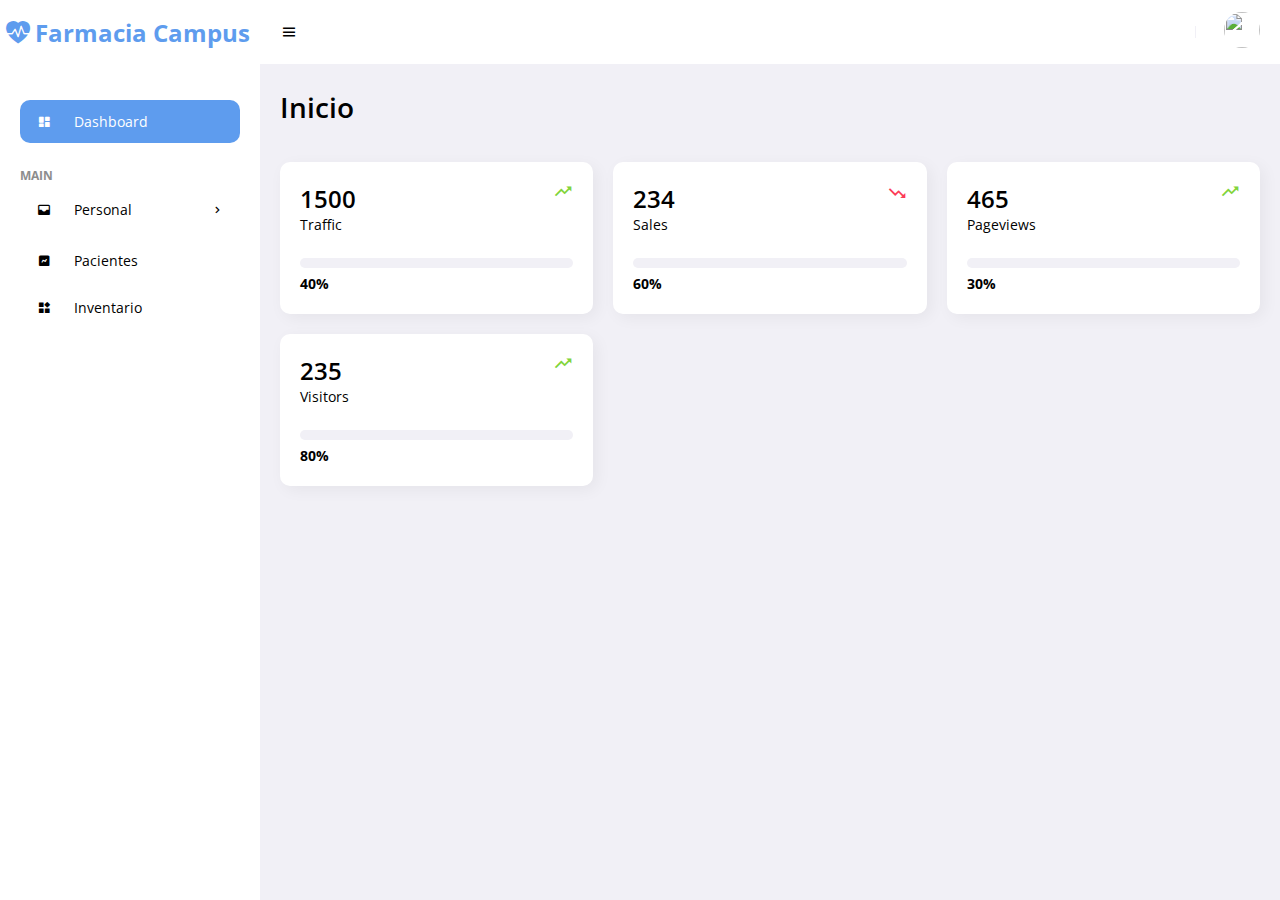
==== commit f77cc22c: "Merge commit '350cc75b72b9e3e695a40bb659bc87106d4299a7' into Andres" ====
--- a/index.html
+++ b/index.html
@@ -17,18 +17,18 @@
 	<section id="sidebar">
 		<a href="index.html" class="brand"><i class="bi bi-heart-pulse-fill" id="corazoncito"></i> Farmacia Campus</a>
 		<ul class="side-menu">
-			<li><a href="index.html" class="active"><i class='bx bxs-dashboard icon' ></i> Inicio</a></li>
+			<li><a href="#" class="active"><i class='bx bxs-dashboard icon' ></i> Dashboard</a></li>
 			<li class="divider" data-text="main">Main</li>
 			<li>
 				<a href="#"><i class='bx bxs-inbox icon' ></i> Personal <i class='bx bx-chevron-right icon-right' ></i></a>
 				<ul class="side-dropdown">
-					<li><a href="Html/proveedor.html"><i id="iconos" class="bi bi-clipboard2-check-fill"></i> Proveedores</a></li>
-					<li><a href="Html/empleado.html"><i id="iconos" class="bi bi-diagram-3-fill"></i> Empleados</a></li>
-					<li><a href="Html/administrador.html"><i id="iconos" class="bi bi-person-badge-fill"></i> Administradores</a></li>
+					<li><a href="#">Proveedores</a></li>
+					<li><a href="#">Empleados</a></li>
+					<li><a href="#">Administradores</a></li>
 				</ul>
 			</li>
-			<li><a href="Html/paciente.html"><i class='bx bxs-chart icon' ></i> Pacientes</a></li>
-			<li><a href="Html/inventario.html"><i class='bx bxs-widget icon' ></i> Inventario</a></li>
+			<li><a href="#"><i class='bx bxs-chart icon' ></i> Pacientes</a></li>
+			<li><a href="#"><i class='bx bxs-widget icon' ></i> Inventario</a></li>
 		</ul>
 	</section>
 	<!-- SIDEBAR -->
@@ -44,7 +44,7 @@
 			
 			<span class="divider"></span>
 			<div class="profile">
-				<img src="https://static.vecteezy.com/system/resources/previews/005/544/718/non_2x/profile-icon-design-free-vector.jpg" alt="">
+				<img src="https://images.unsplash.com/photo-1517841905240-472988babdf9?ixid=MnwxMjA3fDB8MHxzZWFyY2h8NHx8cGVvcGxlfGVufDB8fDB8fA%3D%3D&ixlib=rb-1.2.1&auto=format&fit=crop&w=500&q=60" alt="">
 				<ul class="profile-link">
 					<li><a href="#"><i class='bx bxs-user-circle icon' ></i> Perfil</a></li>
 					<li><a href="#"><i class='bx bxs-cog' ></i> Configuración</a></li>
@@ -103,52 +103,6 @@
 					<span class="label">80%</span>
 				</div>
 			</div>
-			<div class="info-data">
-				<div class="card">
-					<div class="head">
-						<div>
-							<h2>1500</h2>
-							<p>Traffic</p>
-						</div>
-						<i class='bx bx-trending-up icon' ></i>
-					</div>
-					<span class="progress" data-value="40%"></span>
-					<span class="label">40%</span>
-				</div>
-				<div class="card">
-					<div class="head">
-						<div>
-							<h2>234</h2>
-							<p>Sales</p>
-						</div>
-						<i class='bx bx-trending-down icon down' ></i>
-					</div>
-					<span class="progress" data-value="60%"></span>
-					<span class="label">60%</span>
-				</div>
-				<div class="card">
-					<div class="head">
-						<div>
-							<h2>465</h2>
-							<p>Pageviews</p>
-						</div>
-						<i class='bx bx-trending-up icon' ></i>
-					</div>
-					<span class="progress" data-value="30%"></span>
-					<span class="label">30%</span>
-				</div>
-				<div class="card">
-					<div class="head">
-						<div>
-							<h2>235</h2>
-							<p>Visitors</p>
-						</div>
-						<i class='bx bx-trending-up icon' ></i>
-					</div>
-					<span class="progress" data-value="80%"></span>
-					<span class="label">80%</span>
-				</div>
-			</div>
 		</main>
 		<!-- MAIN -->
 	</section>
--- a/Style/style.css
+++ b/Style/style.css
@@ -62,7 +62,7 @@
 	display: none;
 }
 #sidebar .brand {
-	font-size: 25px;
+	font-size: 24px;
 	display: flex;
 	align-items: center;
 	height: 64px;
@@ -83,15 +83,6 @@
 	align-items: center;
 	margin-right: 6px;
 }
-
-#sidebar #corazoncito {
-	min-width: 48px;
-	display: flex;
-	justify-content: center;
-	align-items: center;
-	margin-right: 6px;
-}
-
 #sidebar .icon-right {
 	margin-left: auto;
 	transition: all .3s ease;
@@ -124,16 +115,11 @@
 #sidebar .side-menu > li > a.active .icon-right {
 	transform: rotateZ(90deg);
 }
-#sidebar .side-menu > li > a.active {
+#sidebar .side-menu > li > a.active,
+#sidebar .side-menu > li > a.active:hover {
 	background: var(--blue);
 	color: var(--light);
 }
-
-#sidebar .side-menu > li > a.active:hover {
-	background: #9dabd4;
-	color: #000;
-}
-
 #sidebar .divider {
 	margin-top: 24px;
 	font-size: 12px;
@@ -213,11 +199,6 @@
 	width: calc(100% - 60px);
 	left: 60px;
 }
-
-#iconos {
-	margin-right: 5%;
-}
-
 /* NAVBAR */
 nav {
 	background: var(--light);
@@ -332,10 +313,9 @@
 	background: var(--grey);
 }
 
-/* #corazoncito {
-	margin-left: 10%;
-	margin-right: 15%;
-} */
+#corazoncito {
+	margin-right: 2%;
+}
 
 /* NAVBAR */
 
@@ -376,7 +356,6 @@
 	color: #8D8D8D;
 	pointer-events: none;
 }
-
 main .info-data {
 	margin-top: 36px;
 	display: grid;
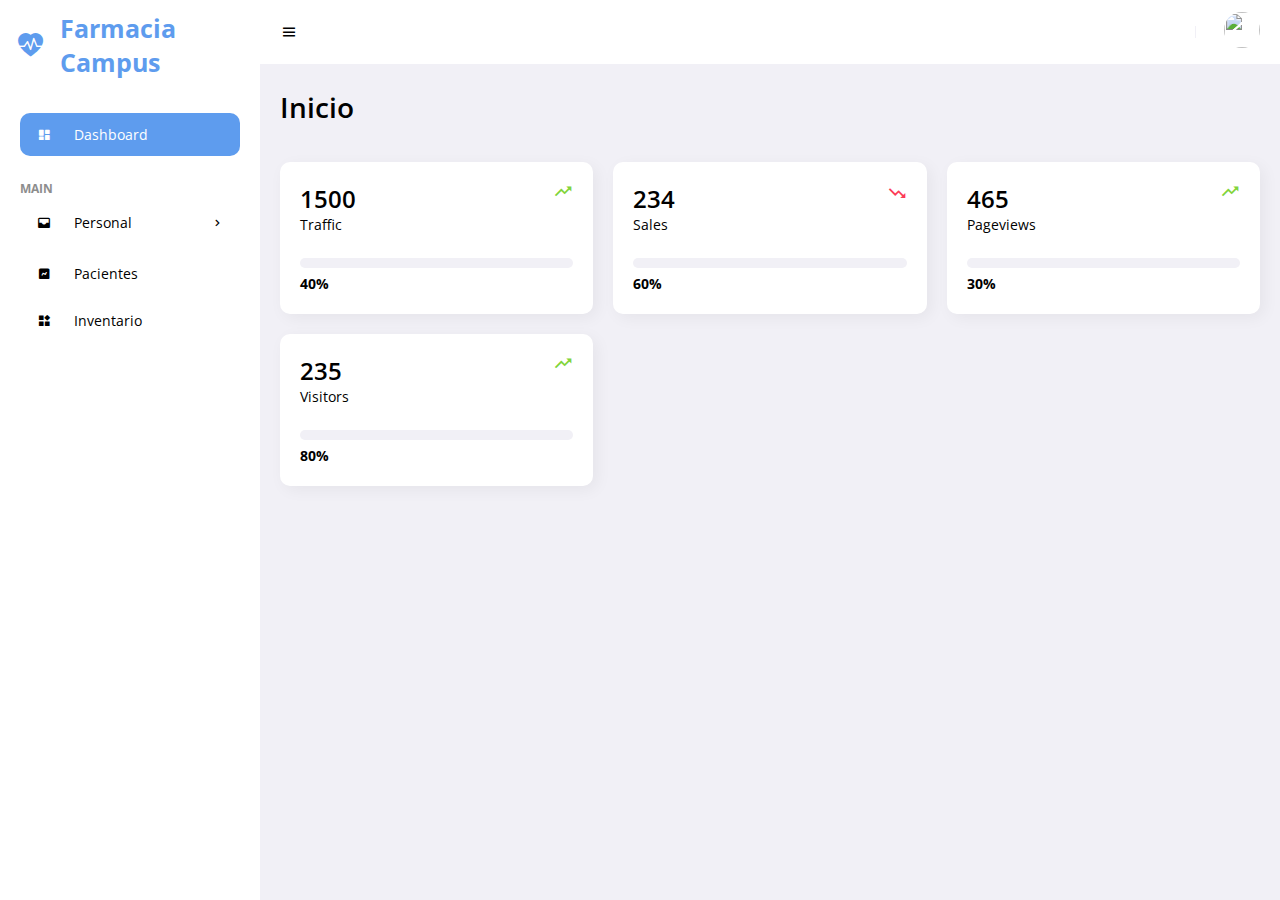
==== commit d0840f09: "feat: :sparkles: logincito" ====
--- a/index.html
+++ b/index.html
@@ -48,7 +48,7 @@
 				<ul class="profile-link">
 					<li><a href="#"><i class='bx bxs-user-circle icon' ></i> Perfil</a></li>
 					<li><a href="#"><i class='bx bxs-cog' ></i> Configuración</a></li>
-					<li><a href="#"><i class='bx bxs-log-out-circle' ></i> Cerrar sesión</a></li>
+					<li><a href="./Html/login.html"><i class='bx bxs-log-out-circle' ></i> Cerrar sesión</a></li>
 				</ul>
 			</div>
 		</nav>
--- a/Style/style.css
+++ b/Style/style.css
@@ -62,13 +62,14 @@
 	display: none;
 }
 #sidebar .brand {
-	font-size: 24px;
+	font-size: 25px;
 	display: flex;
 	align-items: center;
 	height: 64px;
 	font-weight: 700;
 	color: var(--blue);
 	position: sticky;
+	margin-top: 5%;
 	top: 0;
 	left: 0;
 	z-index: 100;
@@ -83,6 +84,15 @@
 	align-items: center;
 	margin-right: 6px;
 }
+
+#sidebar #corazoncito {
+	min-width: 48px;
+	display: flex;
+	justify-content: center;
+	align-items: center;
+	margin-right: 6px;
+}
+
 #sidebar .icon-right {
 	margin-left: auto;
 	transition: all .3s ease;
@@ -115,11 +125,16 @@
 #sidebar .side-menu > li > a.active .icon-right {
 	transform: rotateZ(90deg);
 }
-#sidebar .side-menu > li > a.active,
-#sidebar .side-menu > li > a.active:hover {
+#sidebar .side-menu > li > a.active {
 	background: var(--blue);
 	color: var(--light);
 }
+
+#sidebar .side-menu > li > a.active:hover {
+	background: #9dabd4;
+	color: #000;
+}
+
 #sidebar .divider {
 	margin-top: 24px;
 	font-size: 12px;
@@ -199,6 +214,11 @@
 	width: calc(100% - 60px);
 	left: 60px;
 }
+
+#iconos {
+	margin-right: 5%;
+}
+
 /* NAVBAR */
 nav {
 	background: var(--light);
@@ -313,9 +333,10 @@
 	background: var(--grey);
 }
 
-#corazoncito {
-	margin-right: 2%;
-}
+/* #corazoncito {
+	margin-left: 10%;
+	margin-right: 15%;
+} */
 
 /* NAVBAR */
 
@@ -356,6 +377,7 @@
 	color: #8D8D8D;
 	pointer-events: none;
 }
+
 main .info-data {
 	margin-top: 36px;
 	display: grid;
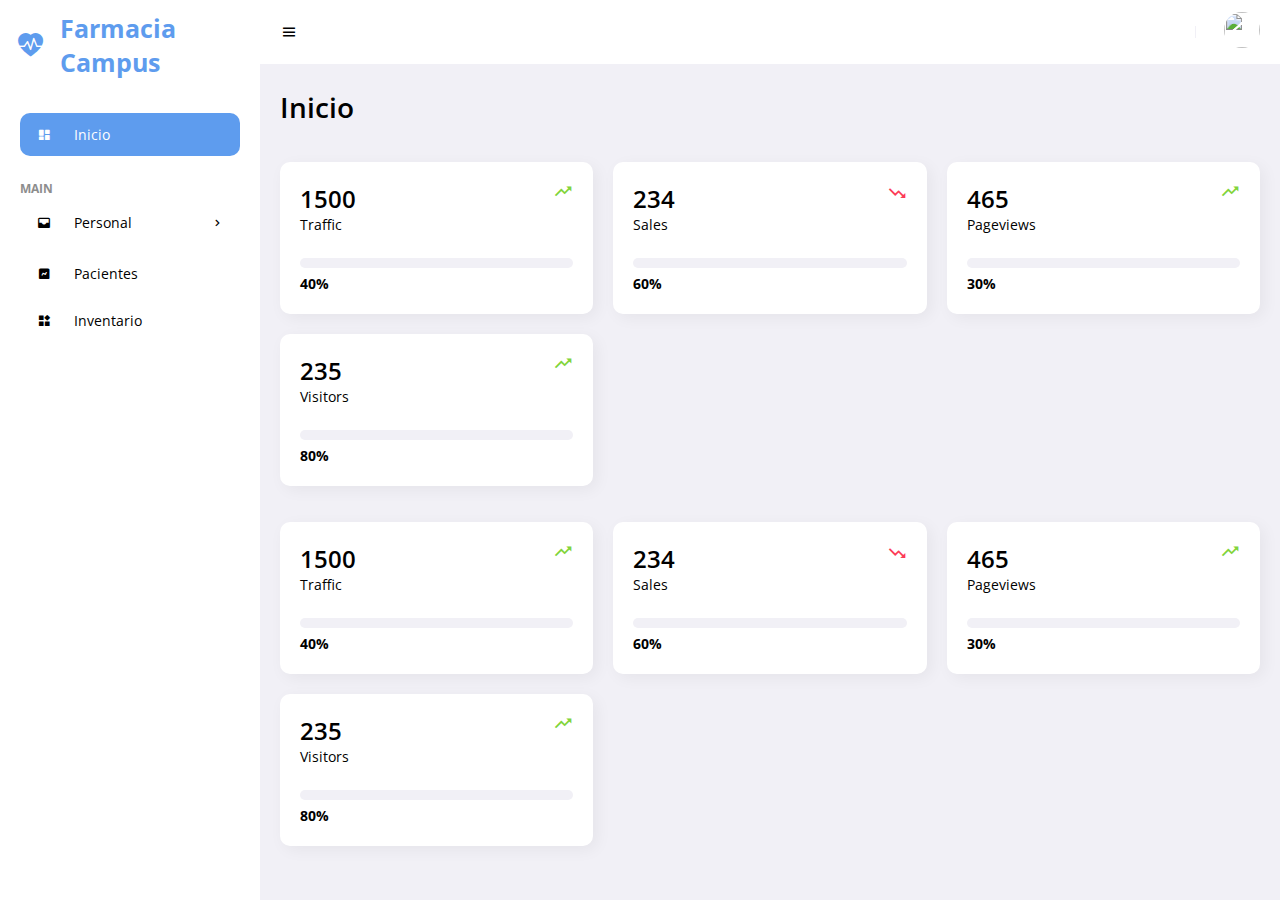
==== commit cf49bac3: "Merge commit '29e4bac01828364a61087cf57f0b039a790a921b' into Owen" ====
--- a/index.html
+++ b/index.html
@@ -17,18 +17,18 @@
 	<section id="sidebar">
 		<a href="index.html" class="brand"><i class="bi bi-heart-pulse-fill" id="corazoncito"></i> Farmacia Campus</a>
 		<ul class="side-menu">
-			<li><a href="#" class="active"><i class='bx bxs-dashboard icon' ></i> Dashboard</a></li>
+			<li><a href="index.html" class="active"><i class='bx bxs-dashboard icon' ></i> Inicio</a></li>
 			<li class="divider" data-text="main">Main</li>
 			<li>
 				<a href="#"><i class='bx bxs-inbox icon' ></i> Personal <i class='bx bx-chevron-right icon-right' ></i></a>
 				<ul class="side-dropdown">
-					<li><a href="#">Proveedores</a></li>
-					<li><a href="#">Empleados</a></li>
-					<li><a href="#">Administradores</a></li>
+					<li><a href="Html/proveedor.html"><i id="iconos" class="bi bi-clipboard2-check-fill"></i> Proveedores</a></li>
+					<li><a href="Html/empleado.html"><i id="iconos" class="bi bi-diagram-3-fill"></i> Empleados</a></li>
+					<li><a href="Html/administrador.html"><i id="iconos" class="bi bi-person-badge-fill"></i> Administradores</a></li>
 				</ul>
 			</li>
-			<li><a href="#"><i class='bx bxs-chart icon' ></i> Pacientes</a></li>
-			<li><a href="#"><i class='bx bxs-widget icon' ></i> Inventario</a></li>
+			<li><a href="Html/paciente.html"><i class='bx bxs-chart icon' ></i> Pacientes</a></li>
+			<li><a href="Html/inventario.html"><i class='bx bxs-widget icon' ></i> Inventario</a></li>
 		</ul>
 	</section>
 	<!-- SIDEBAR -->
@@ -44,7 +44,7 @@
 			
 			<span class="divider"></span>
 			<div class="profile">
-				<img src="https://images.unsplash.com/photo-1517841905240-472988babdf9?ixid=MnwxMjA3fDB8MHxzZWFyY2h8NHx8cGVvcGxlfGVufDB8fDB8fA%3D%3D&ixlib=rb-1.2.1&auto=format&fit=crop&w=500&q=60" alt="">
+				<img src="https://static.vecteezy.com/system/resources/previews/005/544/718/non_2x/profile-icon-design-free-vector.jpg" alt="">
 				<ul class="profile-link">
 					<li><a href="#"><i class='bx bxs-user-circle icon' ></i> Perfil</a></li>
 					<li><a href="#"><i class='bx bxs-cog' ></i> Configuración</a></li>
@@ -103,6 +103,52 @@
 					<span class="label">80%</span>
 				</div>
 			</div>
+			<div class="info-data">
+				<div class="card">
+					<div class="head">
+						<div>
+							<h2>1500</h2>
+							<p>Traffic</p>
+						</div>
+						<i class='bx bx-trending-up icon' ></i>
+					</div>
+					<span class="progress" data-value="40%"></span>
+					<span class="label">40%</span>
+				</div>
+				<div class="card">
+					<div class="head">
+						<div>
+							<h2>234</h2>
+							<p>Sales</p>
+						</div>
+						<i class='bx bx-trending-down icon down' ></i>
+					</div>
+					<span class="progress" data-value="60%"></span>
+					<span class="label">60%</span>
+				</div>
+				<div class="card">
+					<div class="head">
+						<div>
+							<h2>465</h2>
+							<p>Pageviews</p>
+						</div>
+						<i class='bx bx-trending-up icon' ></i>
+					</div>
+					<span class="progress" data-value="30%"></span>
+					<span class="label">30%</span>
+				</div>
+				<div class="card">
+					<div class="head">
+						<div>
+							<h2>235</h2>
+							<p>Visitors</p>
+						</div>
+						<i class='bx bx-trending-up icon' ></i>
+					</div>
+					<span class="progress" data-value="80%"></span>
+					<span class="label">80%</span>
+				</div>
+			</div>
 		</main>
 		<!-- MAIN -->
 	</section>
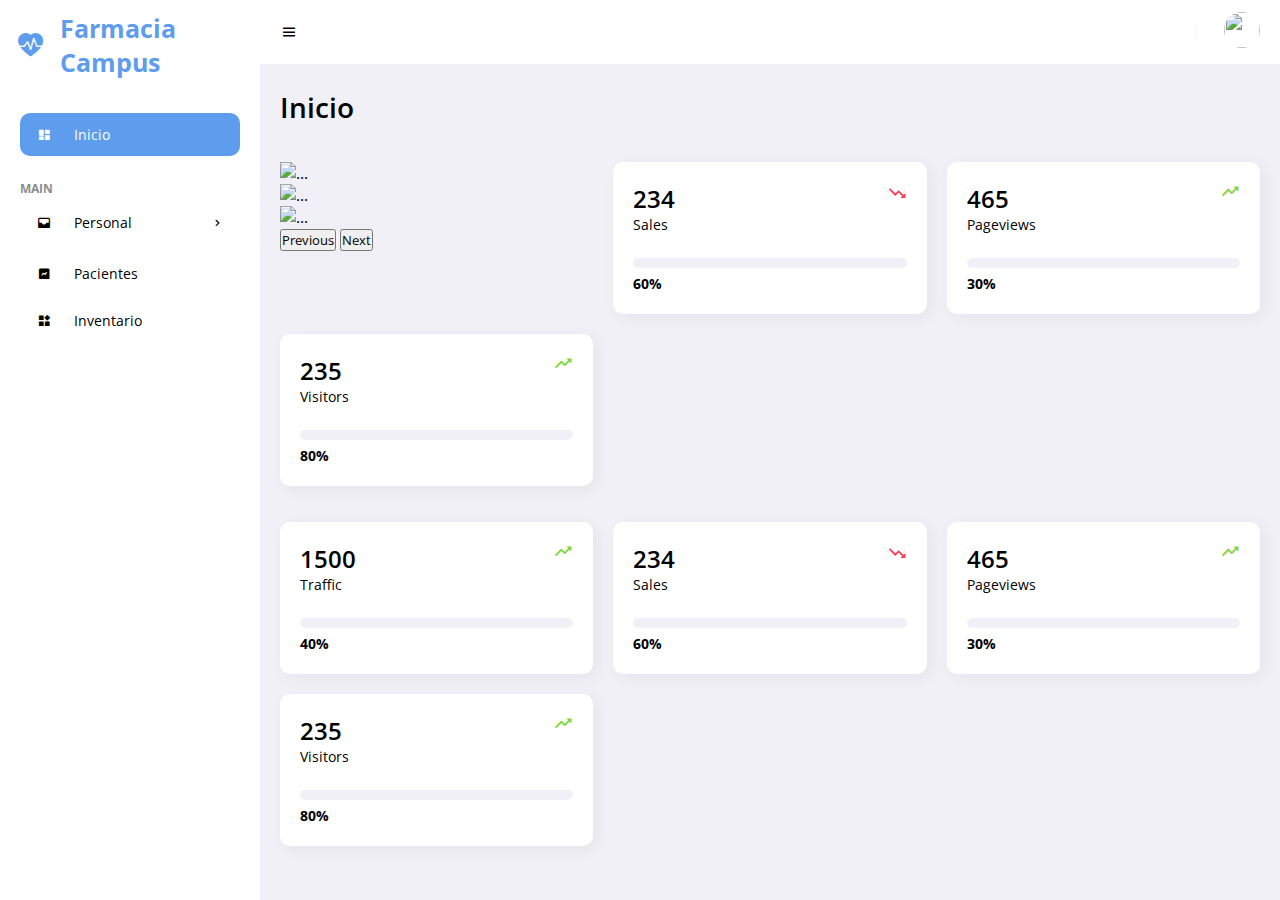
==== commit fde8ec0d: "feat: :green_heart: se hizo el apartado de home" ====
--- a/index.html
+++ b/index.html
@@ -58,17 +58,27 @@
 		<main>
 			<a class="home" href="index.html"><h1 class="title">Inicio</h1></a>
 			<div class="info-data">
-				<div class="card">
-					<div class="head">
-						<div>
-							<h2>1500</h2>
-							<p>Traffic</p>
-						</div>
-						<i class='bx bx-trending-up icon' ></i>
+				<div id="carouselExampleAutoplaying" class="carousel slide" data-bs-ride="carousel">
+					<div class="carousel-inner">
+					  <div class="carousel-item active">
+						<img src="..." class="d-block w-100" alt="...">
+					  </div>
+					  <div class="carousel-item">
+						<img src="..." class="d-block w-100" alt="...">
+					  </div>
+					  <div class="carousel-item">
+						<img src="..." class="d-block w-100" alt="...">
+					  </div>
 					</div>
-					<span class="progress" data-value="40%"></span>
-					<span class="label">40%</span>
-				</div>
+					<button class="carousel-control-prev" type="button" data-bs-target="#carouselExampleAutoplaying" data-bs-slide="prev">
+					  <span class="carousel-control-prev-icon" aria-hidden="true"></span>
+					  <span class="visually-hidden">Previous</span>
+					</button>
+					<button class="carousel-control-next" type="button" data-bs-target="#carouselExampleAutoplaying" data-bs-slide="next">
+					  <span class="carousel-control-next-icon" aria-hidden="true"></span>
+					  <span class="visually-hidden">Next</span>
+					</button>
+				  </div>
 				<div class="card">
 					<div class="head">
 						<div>
--- a/Style/style.css
+++ b/Style/style.css
@@ -617,3 +617,37 @@
 		display: none;
 	}
 }
+
+/* CSS personalizado para el dropdown */
+#dropdownProveedor {
+    background-color: #6c757d; /* Cambia el color de fondo */
+    color: white; /* Cambia el color del texto */
+}
+
+#input-fecha {
+    background-color: #6c757d; /* Cambia el color de fondo */
+    color: white; /* Cambia el color del texto */
+}
+
+#inputAnio9,#inputAnio15,#inputAnio18,#inputAnio24, #inputAnio35, #inputAnio23, #inputAnio32, #inputAnio26, #inputMes26,#inputAnio27 {
+    background-color: #6c757d; /* Cambia el color de fondo */
+    color: white; /* Cambia el color del texto */
+}
+
+#inputMes26 {
+	margin-top: 2%;
+}
+
+#dropdownMedicamento5,#dropdownMedicamento12 {
+    background-color: #6c757d; /* Cambia el color de fondo */
+    color: white; /* Cambia el color del texto */
+}
+
+.registros {
+	color: #4067a1;
+}
+
+img{
+	height: 700px;
+	width: 300px;
+}